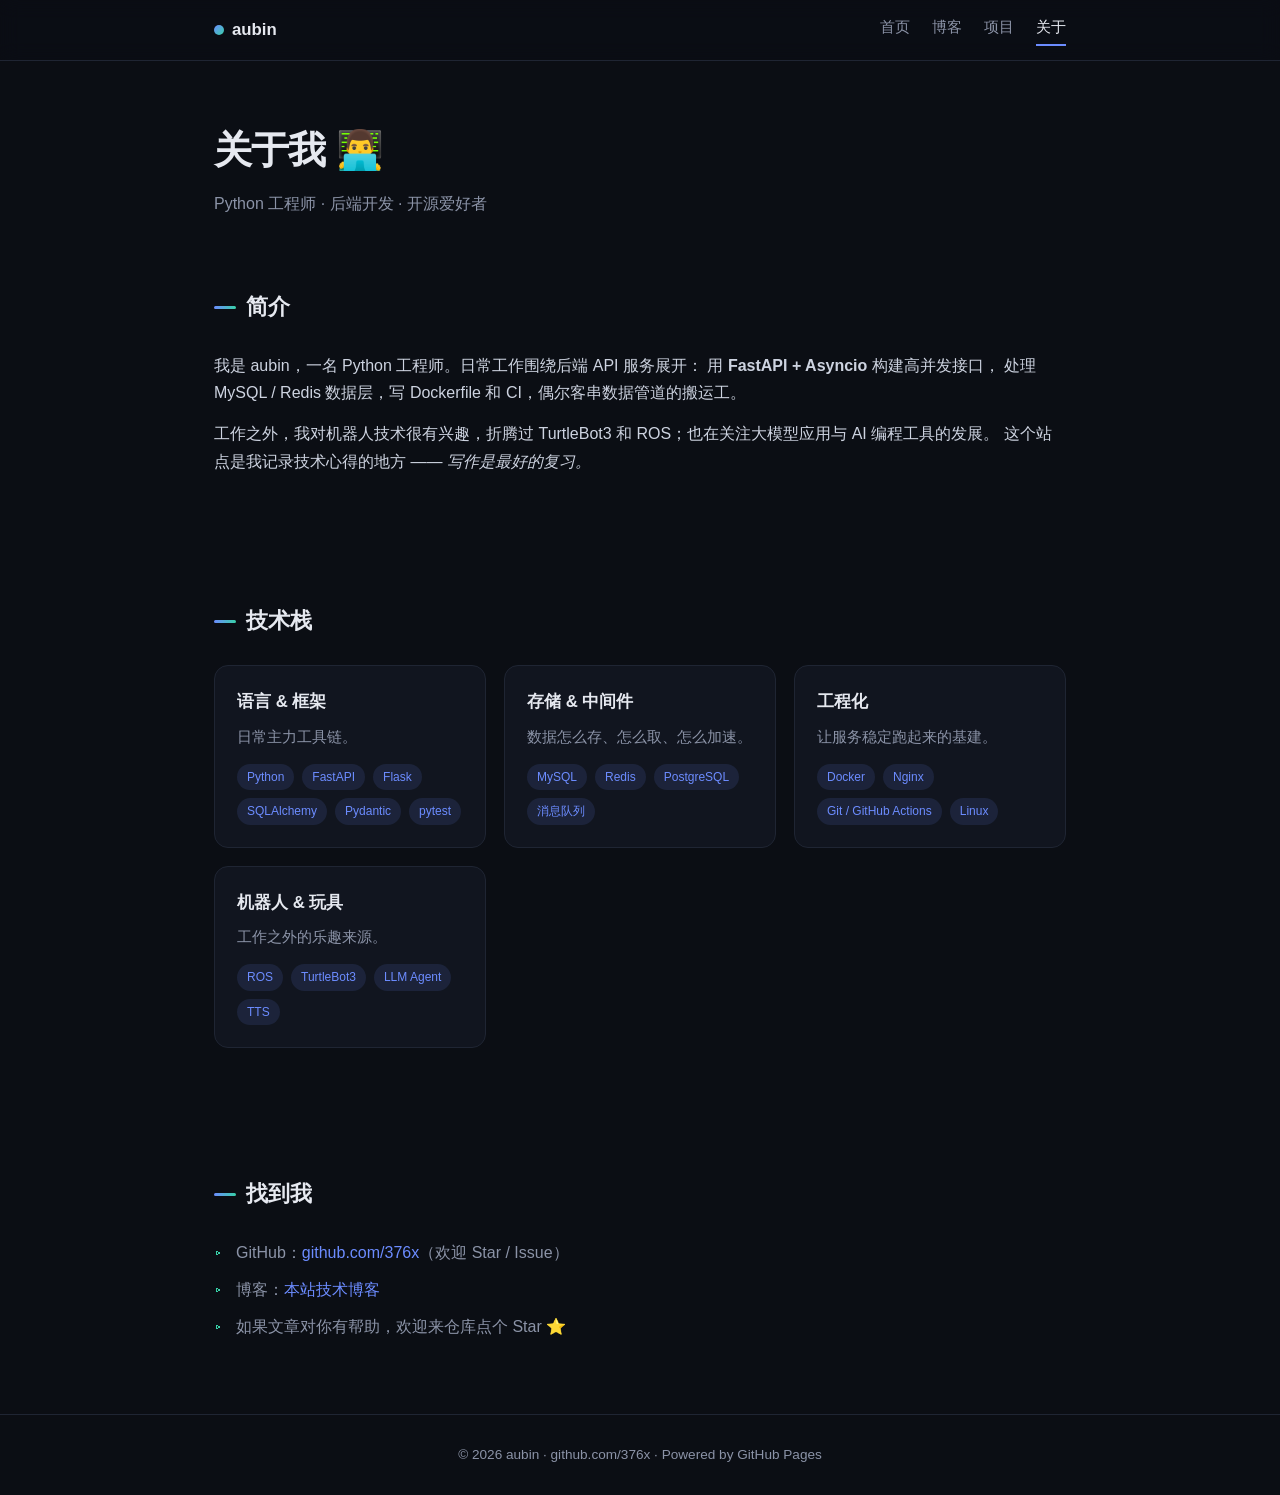
==== about.html @ 4dd4404e "feat: restructure site with navbar, add about page and 4 FastAPI blog posts" ====
<!DOCTYPE html>
<html lang="zh-CN">
<head>
  <meta charset="UTF-8" />
  <meta name="viewport" content="width=device-width, initial-scale=1.0" />
  <title>关于我 · aubin</title>
  <meta name="description" content="关于 aubin：Python 工程师，FastAPI / 异步编程 / 机器人技术爱好者。" />
  <link rel="stylesheet" href="assets/style.css" />
</head>
<body>
  <!-- Navbar -->
  <nav>
    <div class="nav-inner">
      <a class="nav-logo" href="index.html"><span class="dot"></span>aubin</a>
      <div class="nav-links">
        <a href="index.html">首页</a>
        <a href="blog.html">博客</a>
        <a href="index.html#projects">项目</a>
        <a href="about.html" class="active">关于</a>
      </div>
    </div>
  </nav>

  <main class="container">
    <header class="page-head">
      <h1>关于我 👨‍💻</h1>
      <p>Python 工程师 · 后端开发 · 开源爱好者</p>
    </header>

    <section id="intro">
      <h2 class="sec">简介</h2>
      <p style="color:#cdd3e0; margin-bottom:14px;">
        我是 aubin，一名 Python 工程师。日常工作围绕后端 API 服务展开：
        用 <strong>FastAPI + Asyncio</strong> 构建高并发接口，
        处理 MySQL / Redis 数据层，写 Dockerfile 和 CI，偶尔客串数据管道的搬运工。
      </p>
      <p style="color:#cdd3e0;">
        工作之外，我对机器人技术很有兴趣，折腾过
        TurtleBot3 和 ROS；也在关注大模型应用与 AI 编程工具的发展。
        这个站点是我记录技术心得的地方 —— <em>写作是最好的复习。</em>
      </p>
    </section>

    <section id="skills">
      <h2 class="sec">技术栈</h2>
      <div class="cards">
        <article class="card">
          <h3>语言 &amp; 框架</h3>
          <p class="desc">日常主力工具链。</p>
          <div class="tags">
            <span class="tag">Python</span><span class="tag">FastAPI</span>
            <span class="tag">Flask</span><span class="tag">SQLAlchemy</span>
            <span class="tag">Pydantic</span><span class="tag">pytest</span>
          </div>
        </article>
        <article class="card">
          <h3>存储 &amp; 中间件</h3>
          <p class="desc">数据怎么存、怎么取、怎么加速。</p>
          <div class="tags">
            <span class="tag">MySQL</span><span class="tag">Redis</span>
            <span class="tag">PostgreSQL</span><span class="tag">消息队列</span>
          </div>
        </article>
        <article class="card">
          <h3>工程化</h3>
          <p class="desc">让服务稳定跑起来的基建。</p>
          <div class="tags">
            <span class="tag">Docker</span><span class="tag">Nginx</span>
            <span class="tag">Git / GitHub Actions</span><span class="tag">Linux</span>
          </div>
        </article>
        <article class="card">
          <h3>机器人 &amp; 玩具</h3>
          <p class="desc">工作之外的乐趣来源。</p>
          <div class="tags">
            <span class="tag">ROS</span><span class="tag">TurtleBot3</span>
            <span class="tag">LLM Agent</span><span class="tag">TTS</span>
          </div>
        </article>
      </div>
    </section>

    <section id="contact">
      <h2 class="sec">找到我</h2>
      <ul class="about-list">
        <li>GitHub：<a href="https://github.com/376x" target="_blank" rel="noopener">github.com/376x</a>（欢迎 Star / Issue）</li>
        <li>博客：<a href="blog.html">本站技术博客</a></li>
        <li>如果文章对你有帮助，欢迎来仓库点个 Star ⭐</li>
      </ul>
    </section>
  </main>

  <footer>
    <div class="container">
      © 2026 aubin ·
      <a href="https://github.com/376x" target="_blank" rel="noopener">github.com/376x</a> ·
      Powered by GitHub Pages
    </div>
  </footer>
</body>
</html>
---- assets/style.css ----
:root {
  --bg: #0b0e14;
  --bg-card: #11151f;
  --bg-code: #0d1117;
  --border: #1f2533;
  --text: #e6e9f0;
  --text-dim: #8b93a7;
  --accent: #6c8cff;
  --accent2: #38d0a8;
}

* { margin: 0; padding: 0; box-sizing: border-box; }
html { scroll-behavior: smooth; }
body {
  font-family: -apple-system, BlinkMacSystemFont, "Segoe UI", "PingFang SC",
    "Microsoft YaHei", sans-serif;
  background: var(--bg);
  color: var(--text);
  line-height: 1.7;
  min-height: 100vh;
}
a { color: var(--accent); text-decoration: none; transition: color .2s; }
a:hover { color: var(--accent2); }

.container { max-width: 900px; margin: 0 auto; padding: 0 24px; }

/* ---------- Navbar ---------- */
nav {
  position: sticky; top: 0; z-index: 100;
  background: rgba(11,14,20,.85);
  backdrop-filter: blur(10px);
  -webkit-backdrop-filter: blur(10px);
  border-bottom: 1px solid var(--border);
}
.nav-inner {
  max-width: 900px; margin: 0 auto; padding: 14px 24px;
  display: flex; align-items: center; justify-content: space-between;
}
.nav-logo {
  font-weight: 700; font-size: 1.05rem; color: var(--text);
  display: flex; align-items: center; gap: 8px;
}
.nav-logo:hover { color: var(--text); }
.nav-logo .dot {
  width: 10px; height: 10px; border-radius: 50%;
  background: linear-gradient(135deg, var(--accent), var(--accent2));
}
.nav-links { display: flex; gap: 22px; font-size: .95rem; }
.nav-links a { color: var(--text-dim); }
.nav-links a:hover, .nav-links a.active { color: var(--text); }
.nav-links a.active {
  padding-bottom: 4px; border-bottom: 2px solid var(--accent);
}

/* ---------- Hero ---------- */
.hero {
  display: flex; flex-direction: column; justify-content: center;
  min-height: 78vh; position: relative; overflow: hidden;
}
.hero::before {
  content: "";
  position: absolute; inset: 0;
  background:
    radial-gradient(600px circle at 20% 30%, rgba(108,140,255,.14), transparent 60%),
    radial-gradient(500px circle at 80% 70%, rgba(56,208,168,.10), transparent 60%);
  pointer-events: none;
}
.avatar {
  width: 84px; height: 84px; border-radius: 50%;
  border: 3px solid var(--accent);
  margin-bottom: 24px;
  font-size: 34px; font-weight: 700; line-height: 78px; text-align: center;
  color: var(--bg); background: linear-gradient(135deg, var(--accent), var(--accent2));
  letter-spacing: 2px;
}
.hero h1 { font-size: clamp(2rem, 5vw, 3rem); letter-spacing: -0.02em; }
.hero h1 span {
  background: linear-gradient(90deg, var(--accent), var(--accent2));
  -webkit-background-clip: text; background-clip: text;
  -webkit-text-fill-color: transparent;
}
.hero p.sub {
  margin-top: 12px; font-size: 1.08rem; color: var(--text-dim); max-width: 640px;
}
.chips { margin-top: 18px; display: flex; gap: 10px; flex-wrap: wrap; }
.chip {
  font-size: .82rem; padding: 5px 14px; border-radius: 999px;
  border: 1px solid var(--border); background: var(--bg-card); color: var(--text-dim);
}
.hero .actions { margin-top: 30px; display: flex; gap: 14px; flex-wrap: wrap; }
.btn {
  display: inline-block; padding: 10px 22px; border-radius: 10px;
  border: 1px solid var(--border); background: var(--bg-card);
  color: var(--text); font-weight: 500; transition: transform .15s, border-color .2s;
}
.btn:hover { transform: translateY(-2px); border-color: var(--accent); color: var(--text); }
.btn.primary {
  background: linear-gradient(90deg, var(--accent), #5570e0);
  border-color: transparent; color: #fff;
}
.scroll-hint {
  position: absolute; bottom: 24px; left: 50%; transform: translateX(-50%);
  color: var(--text-dim); font-size: .85rem; animation: bob 2s ease-in-out infinite;
}
@keyframes bob { 0%,100% { transform: translate(-50%, 0);} 50% { transform: translate(-50%, 8px);} }

/* ---------- Sections ---------- */
section { padding: 64px 0; }
.page-head { padding: 56px 0 8px; }
.page-head h1 { font-size: clamp(1.8rem, 4vw, 2.4rem); letter-spacing: -0.02em; }
.page-head p { color: var(--text-dim); margin-top: 8px; }

section h2.sec {
  font-size: 1.35rem; margin-bottom: 26px; display: flex; align-items: center; gap: 10px;
}
section h2.sec::before {
  content: ""; width: 22px; height: 3px; border-radius: 2px;
  background: linear-gradient(90deg, var(--accent), var(--accent2));
}

.cards { display: grid; grid-template-columns: repeat(auto-fit, minmax(240px, 1fr)); gap: 18px; }
.card {
  background: var(--bg-card); border: 1px solid var(--border);
  border-radius: 14px; padding: 22px;
  transition: transform .2s, border-color .2s;
  display: block; color: var(--text);
}
.card:hover { transform: translateY(-4px); border-color: rgba(108,140,255,.45); }
.card h3 { font-size: 1.05rem; margin-bottom: 8px; }
.card p.desc { color: var(--text-dim); font-size: .92rem; margin-bottom: 14px; }
.card .meta { color: var(--text-dim); font-size: .8rem; }

.tags { display: flex; gap: 8px; flex-wrap: wrap; }
.tag {
  font-size: .75rem; color: var(--accent); background: rgba(108,140,255,.12);
  padding: 3px 10px; border-radius: 999px;
}

ul.about-list { list-style: none; color: var(--text-dim); }
ul.about-list li { padding-left: 22px; position: relative; margin-bottom: 10px; }
ul.about-list li::before { content: "▹"; position: absolute; left: 0; color: var(--accent2); }

/* ---------- Blog list ---------- */
.post-item {
  display: block; background: var(--bg-card); border: 1px solid var(--border);
  border-radius: 14px; padding: 22px 24px; margin-bottom: 16px;
  color: var(--text); transition: transform .15s, border-color .2s;
}
.post-item:hover { transform: translateY(-3px); border-color: rgba(108,140,255,.45); }
.post-item h3 { font-size: 1.12rem; margin-bottom: 6px; }
.post-item p { color: var(--text-dim); font-size: .92rem; margin-bottom: 12px; }
.post-item .post-meta {
  display: flex; gap: 12px; align-items: center; flex-wrap: wrap;
  font-size: .8rem; color: var(--text-dim);
}
.post-item .date::before { content: "📅 "; opacity: .8; }

/* ---------- Article ---------- */
article.post { max-width: 820px; margin: 0 auto; padding: 48px 24px 24px; }
article.post .back { font-size: .88rem; color: var(--text-dim); display: inline-block; margin-bottom: 26px; }
article.post h1.title { font-size: clamp(1.6rem, 4vw, 2.2rem); letter-spacing: -0.02em; margin-bottom: 14px; line-height: 1.35; }
article.post .post-meta {
  display: flex; gap: 12px; align-items: center; flex-wrap: wrap;
  font-size: .84rem; color: var(--text-dim); margin-bottom: 36px;
  padding-bottom: 22px; border-bottom: 1px solid var(--border);
}
.prose h2 {
  font-size: 1.3rem; margin: 44px 0 16px;
  padding-left: 12px; border-left: 3px solid var(--accent);
}
.prose h3 { font-size: 1.06rem; margin: 30px 0 12px; }
.prose p { margin-bottom: 14px; color: #cdd3e0; }
.prose ul, .prose ol { margin: 0 0 14px 22px; color: #cdd3e0; }
.prose li { margin-bottom: 6px; }
.prose strong { color: var(--text); }

code {
  font-family: "JetBrains Mono", Consolas, "Courier New", monospace;
}
p code, li code, td code {
  background: rgba(108,140,255,.13); color: #a9bcff;
  padding: 2px 7px; border-radius: 6px; font-size: .86em;
}
pre {
  background: var(--bg-code); border: 1px solid var(--border);
  border-radius: 12px; padding: 18px 20px; overflow-x: auto;
  margin: 18px 0 24px; font-size: .88rem; line-height: 1.65;
}
pre code { background: transparent; padding: 0; color: #d5dbe7; }

blockquote {
  border-left: 3px solid var(--accent2); background: rgba(56,208,168,.07);
  padding: 12px 18px; border-radius: 0 10px 10px 0;
  color: var(--text-dim); font-size: .93rem; margin: 18px 0;
}
blockquote p { margin: 0; }

.prose table { border-collapse: collapse; width: 100%; margin: 16px 0 24px; font-size: .9rem; }
.prose th, .prose td { border: 1px solid var(--border); padding: 8px 14px; text-align: left; }
.prose th { background: var(--bg-card); color: var(--text); }
.prose td { color: #cdd3e0; }

.end-mark {
  margin-top: 48px; text-align: center; color: var(--text-dim); font-size: .85rem;
}
.next-posts { max-width: 820px; margin: 0 auto; padding: 24px 24px 56px; }
.next-posts h3 { font-size: 1.05rem; margin-bottom: 14px; color: var(--text-dim); }

/* ---------- Footer ---------- */
footer {
  border-top: 1px solid var(--border);
  padding: 28px 0; text-align: center; color: var(--text-dim); font-size: .85rem;
}
footer a { color: var(--text-dim); }
footer a:hover { color: var(--accent); }

@media (max-width: 640px) {
  .hero { min-height: 66vh; }
  .nav-links { gap: 14px; font-size: .88rem; }
  pre { font-size: .8rem; padding: 14px; }
}
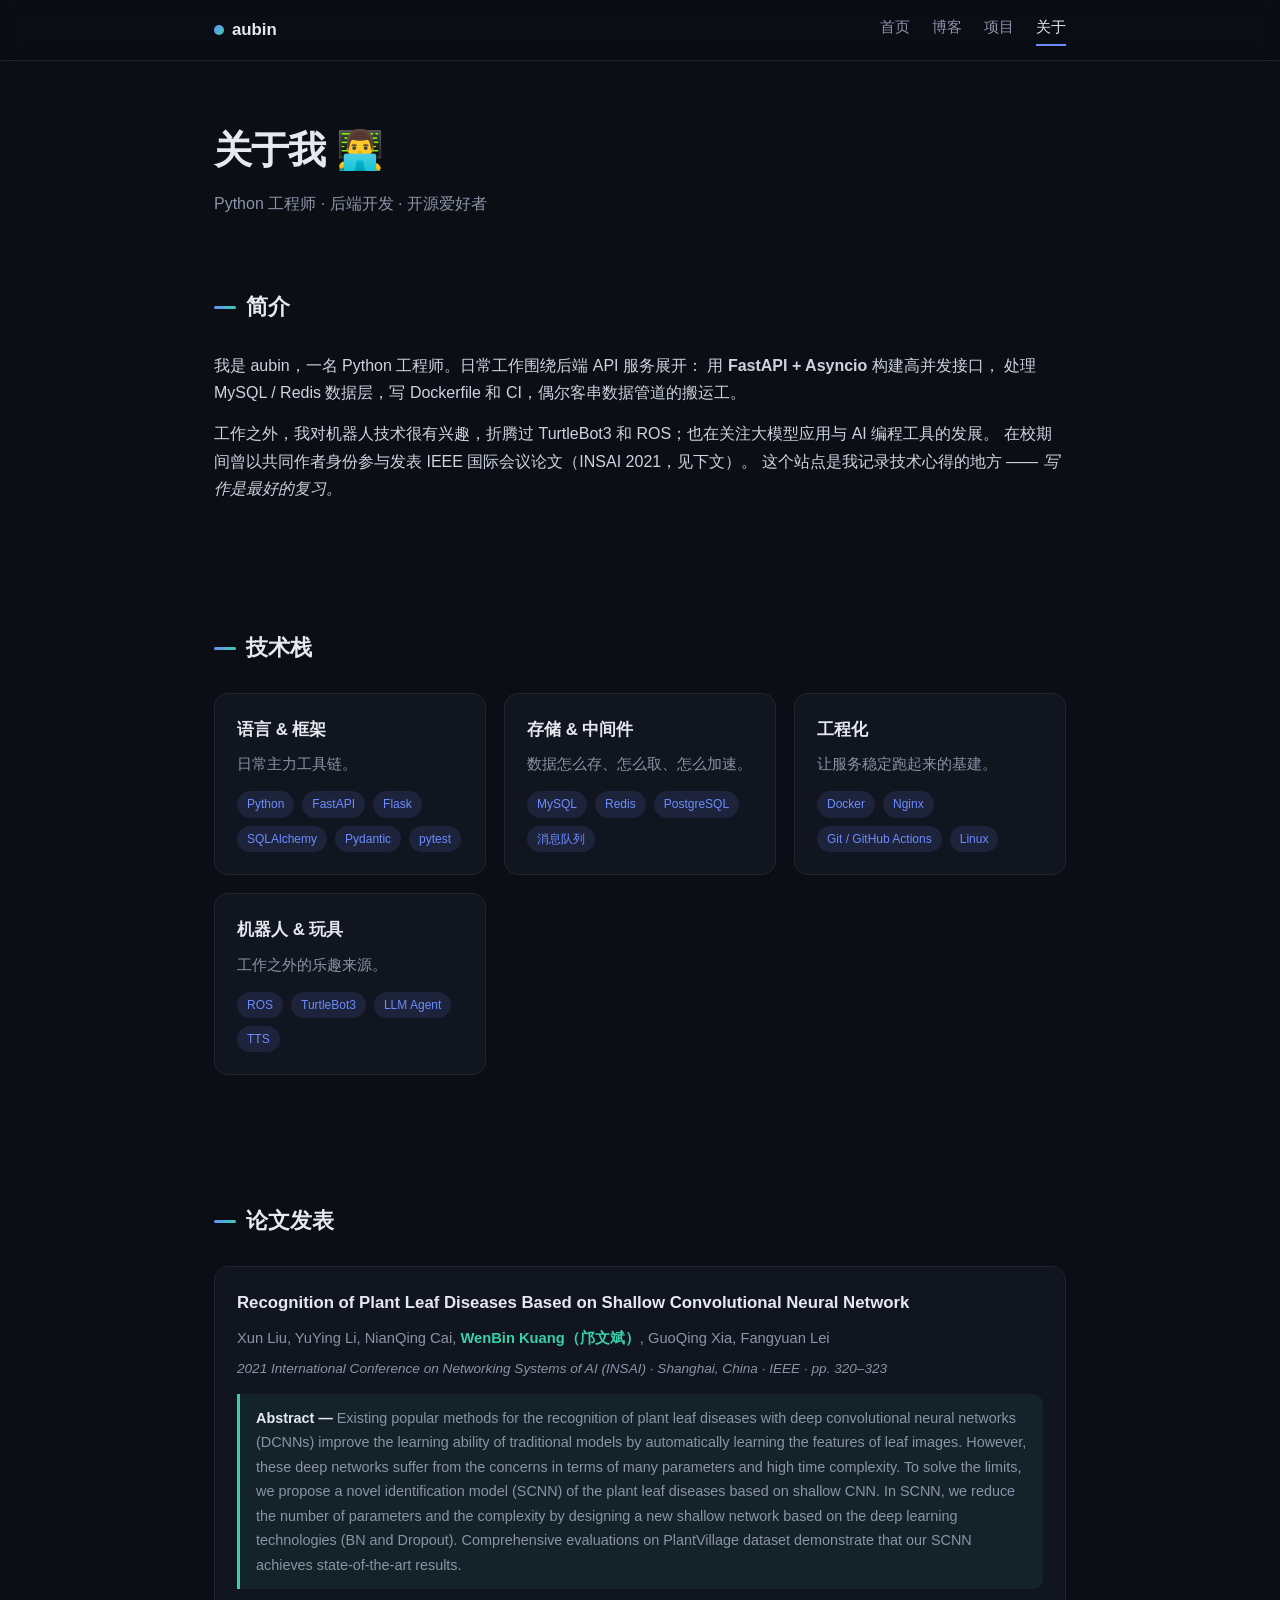
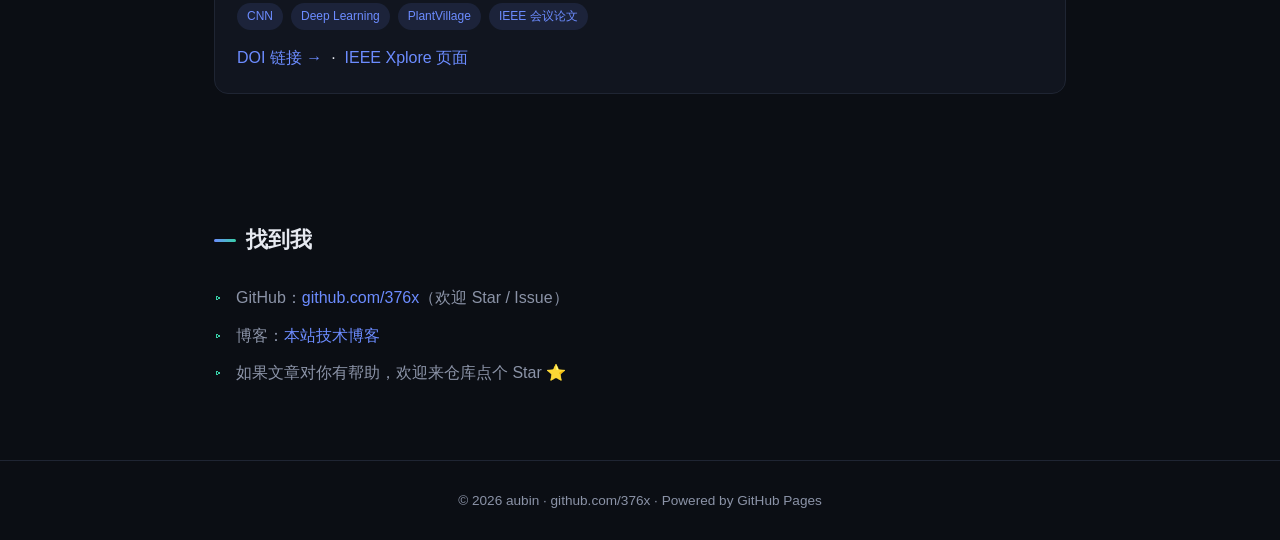
==== commit 10be3050: "feat: add IEEE INSAI 2021 paper section with DOI link and abstract" ====
--- a/about.html
+++ b/about.html
@@ -37,6 +37,7 @@
       <p style="color:#cdd3e0;">
         工作之外，我对机器人技术很有兴趣，折腾过
         TurtleBot3 和 ROS；也在关注大模型应用与 AI 编程工具的发展。
+        在校期间曾以共同作者身份参与发表 IEEE 国际会议论文（INSAI 2021，见下文）。
         这个站点是我记录技术心得的地方 —— <em>写作是最好的复习。</em>
       </p>
     </section>
@@ -80,6 +81,26 @@
       </div>
     </section>
 
+    <section id="publications">
+      <h2 class="sec">论文发表</h2>
+      <article class="card pub">
+        <h3>Recognition of Plant Leaf Diseases Based on Shallow Convolutional Neural Network</h3>
+        <p class="pub-authors">Xun Liu, YuYing Li, NianQing Cai, <strong>WenBin Kuang（邝文斌）</strong>, GuoQing Xia, Fangyuan Lei</p>
+        <p class="pub-venue">2021 International Conference on Networking Systems of AI (INSAI) · Shanghai, China · IEEE · pp. 320–323</p>
+        <div class="abstract">
+          <strong>Abstract — </strong>Existing popular methods for the recognition of plant leaf diseases with deep convolutional neural networks (DCNNs) improve the learning ability of traditional models by automatically learning the features of leaf images. However, these deep networks suffer from the concerns in terms of many parameters and high time complexity. To solve the limits, we propose a novel identification model (SCNN) of the plant leaf diseases based on shallow CNN. In SCNN, we reduce the number of parameters and the complexity by designing a new shallow network based on the deep learning technologies (BN and Dropout). Comprehensive evaluations on PlantVillage dataset demonstrate that our SCNN achieves state-of-the-art results.
+        </div>
+        <div class="tags">
+          <span class="tag">CNN</span><span class="tag">Deep Learning</span><span class="tag">PlantVillage</span><span class="tag">IEEE 会议论文</span>
+        </div>
+        <p style="margin-top:14px">
+          <a href="https://doi.org/10.1109/INSAI54028.2021.00067" target="_blank" rel="noopener">DOI 链接 →</a>
+          &nbsp;·&nbsp;
+          <a href="https://ieeexplore.ieee.org/document/9757958/" target="_blank" rel="noopener">IEEE Xplore 页面</a>
+        </p>
+      </article>
+    </section>
+
     <section id="contact">
       <h2 class="sec">找到我</h2>
       <ul class="about-list">
--- a/assets/style.css
+++ b/assets/style.css
@@ -136,6 +136,18 @@
   padding: 3px 10px; border-radius: 999px;
 }
 
+/* ---------- Publications ---------- */
+.pub .pub-authors { color: var(--text-dim); font-size: .92rem; margin-bottom: 6px; }
+.pub .pub-authors strong { color: var(--accent2); font-weight: 600; }
+.pub .pub-venue { color: var(--text-dim); font-size: .85rem; font-style: italic; margin-bottom: 14px; }
+.pub .abstract {
+  border-left: 3px solid var(--accent2);
+  background: rgba(56,208,168,.07);
+  padding: 12px 16px; border-radius: 0 10px 10px 0;
+  color: var(--text-dim); font-size: .9rem; margin: 14px 0;
+}
+.pub .abstract strong { color: var(--text); }
+
 ul.about-list { list-style: none; color: var(--text-dim); }
 ul.about-list li { padding-left: 22px; position: relative; margin-bottom: 10px; }
 ul.about-list li::before { content: "▹"; position: absolute; left: 0; color: var(--accent2); }
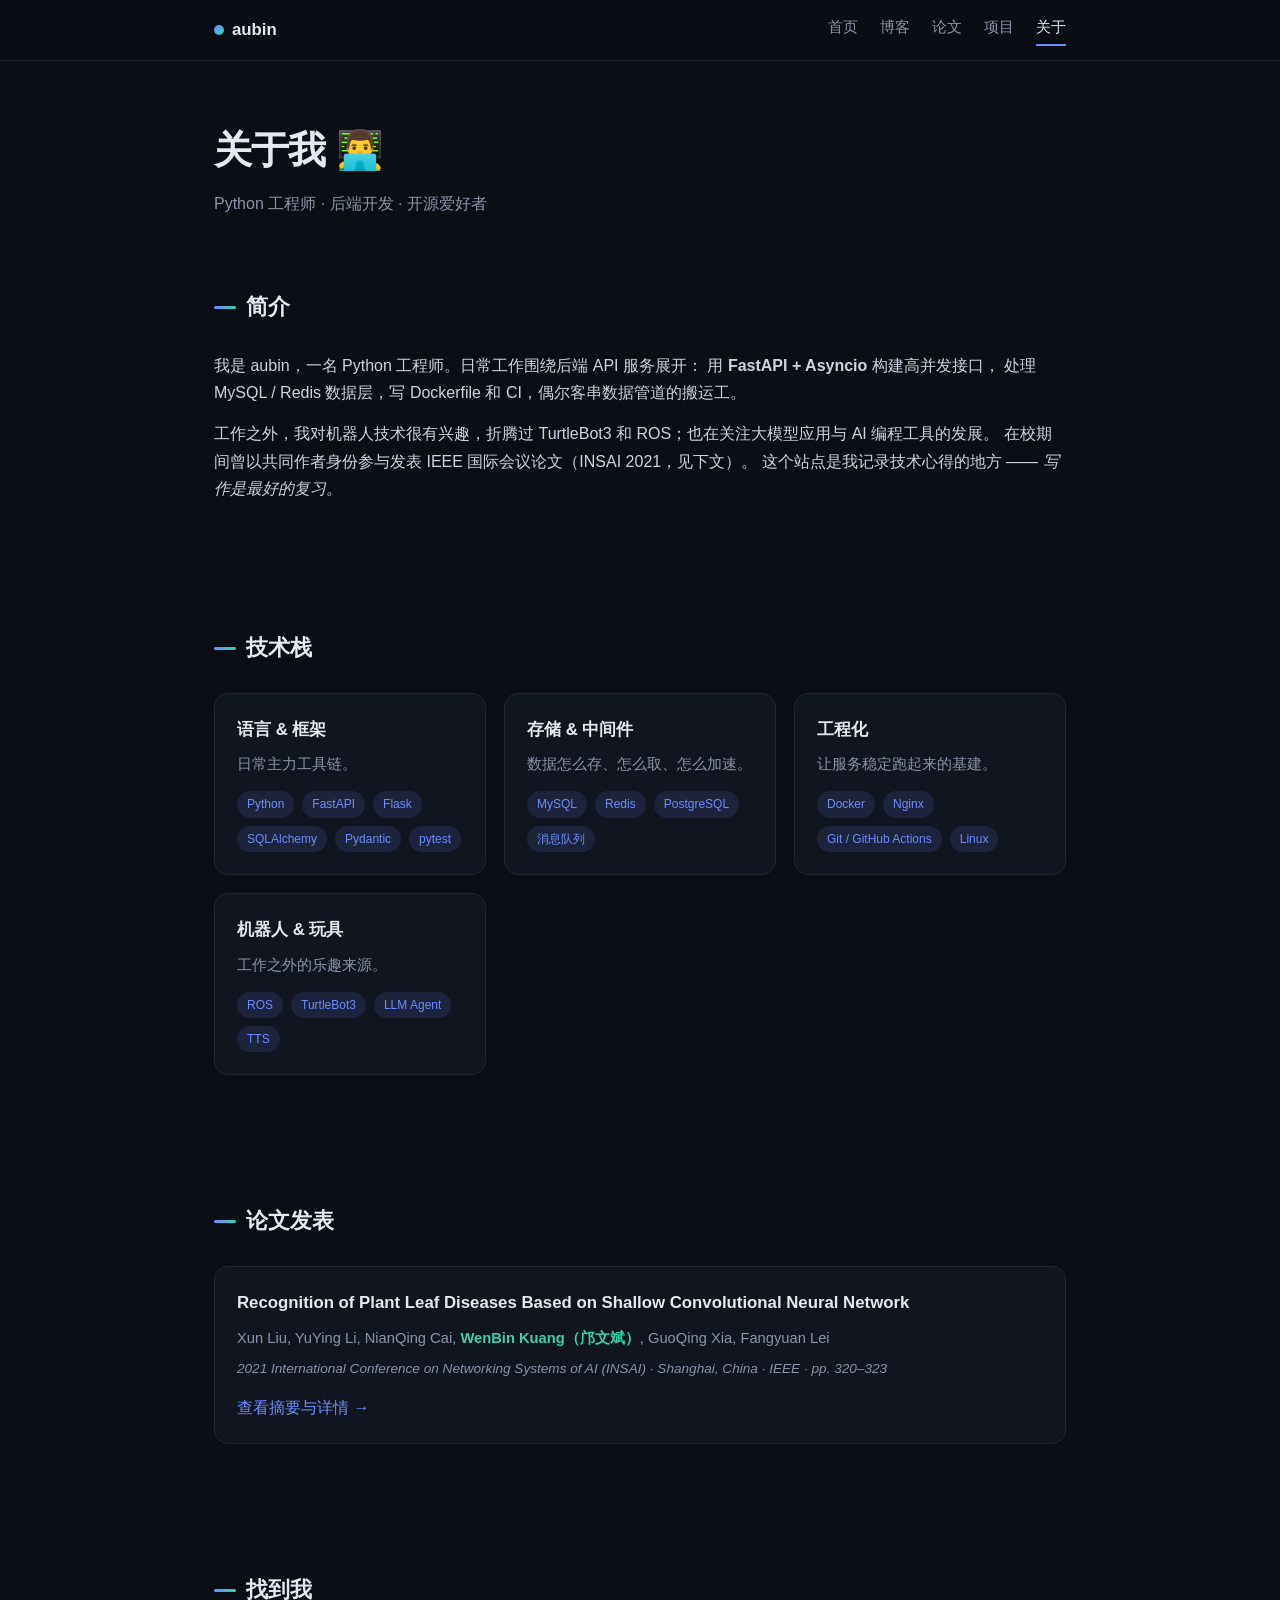
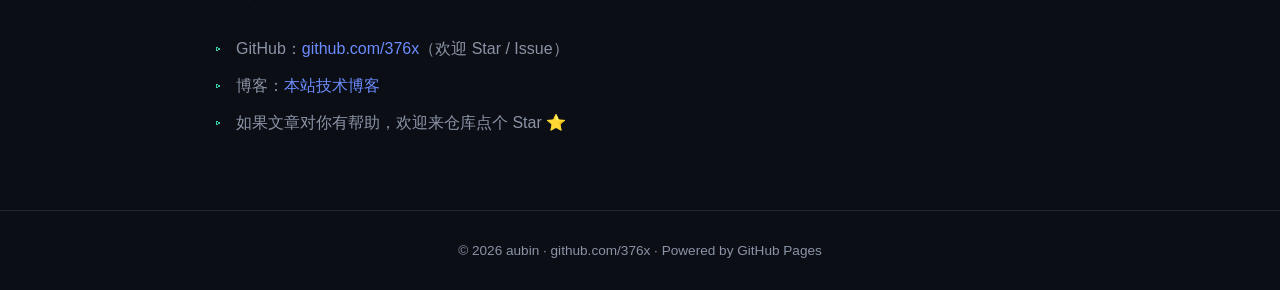
==== commit 7b237d26: "feat: dedicated papers page and unified navbar with publications link on all pages" ====
--- a/about.html
+++ b/about.html
@@ -15,6 +15,7 @@
       <div class="nav-links">
         <a href="index.html">首页</a>
         <a href="blog.html">博客</a>
+        <a href="papers.html">论文</a>
         <a href="index.html#projects">项目</a>
         <a href="about.html" class="active">关于</a>
       </div>
@@ -87,17 +88,7 @@
         <h3>Recognition of Plant Leaf Diseases Based on Shallow Convolutional Neural Network</h3>
         <p class="pub-authors">Xun Liu, YuYing Li, NianQing Cai, <strong>WenBin Kuang（邝文斌）</strong>, GuoQing Xia, Fangyuan Lei</p>
         <p class="pub-venue">2021 International Conference on Networking Systems of AI (INSAI) · Shanghai, China · IEEE · pp. 320–323</p>
-        <div class="abstract">
-          <strong>Abstract — </strong>Existing popular methods for the recognition of plant leaf diseases with deep convolutional neural networks (DCNNs) improve the learning ability of traditional models by automatically learning the features of leaf images. However, these deep networks suffer from the concerns in terms of many parameters and high time complexity. To solve the limits, we propose a novel identification model (SCNN) of the plant leaf diseases based on shallow CNN. In SCNN, we reduce the number of parameters and the complexity by designing a new shallow network based on the deep learning technologies (BN and Dropout). Comprehensive evaluations on PlantVillage dataset demonstrate that our SCNN achieves state-of-the-art results.
-        </div>
-        <div class="tags">
-          <span class="tag">CNN</span><span class="tag">Deep Learning</span><span class="tag">PlantVillage</span><span class="tag">IEEE 会议论文</span>
-        </div>
-        <p style="margin-top:14px">
-          <a href="https://doi.org/10.1109/INSAI54028.2021.00067" target="_blank" rel="noopener">DOI 链接 →</a>
-          &nbsp;·&nbsp;
-          <a href="https://ieeexplore.ieee.org/document/9757958/" target="_blank" rel="noopener">IEEE Xplore 页面</a>
-        </p>
+        <p style="margin-top:14px"><a href="papers.html">查看摘要与详情 →</a></p>
       </article>
     </section>
 
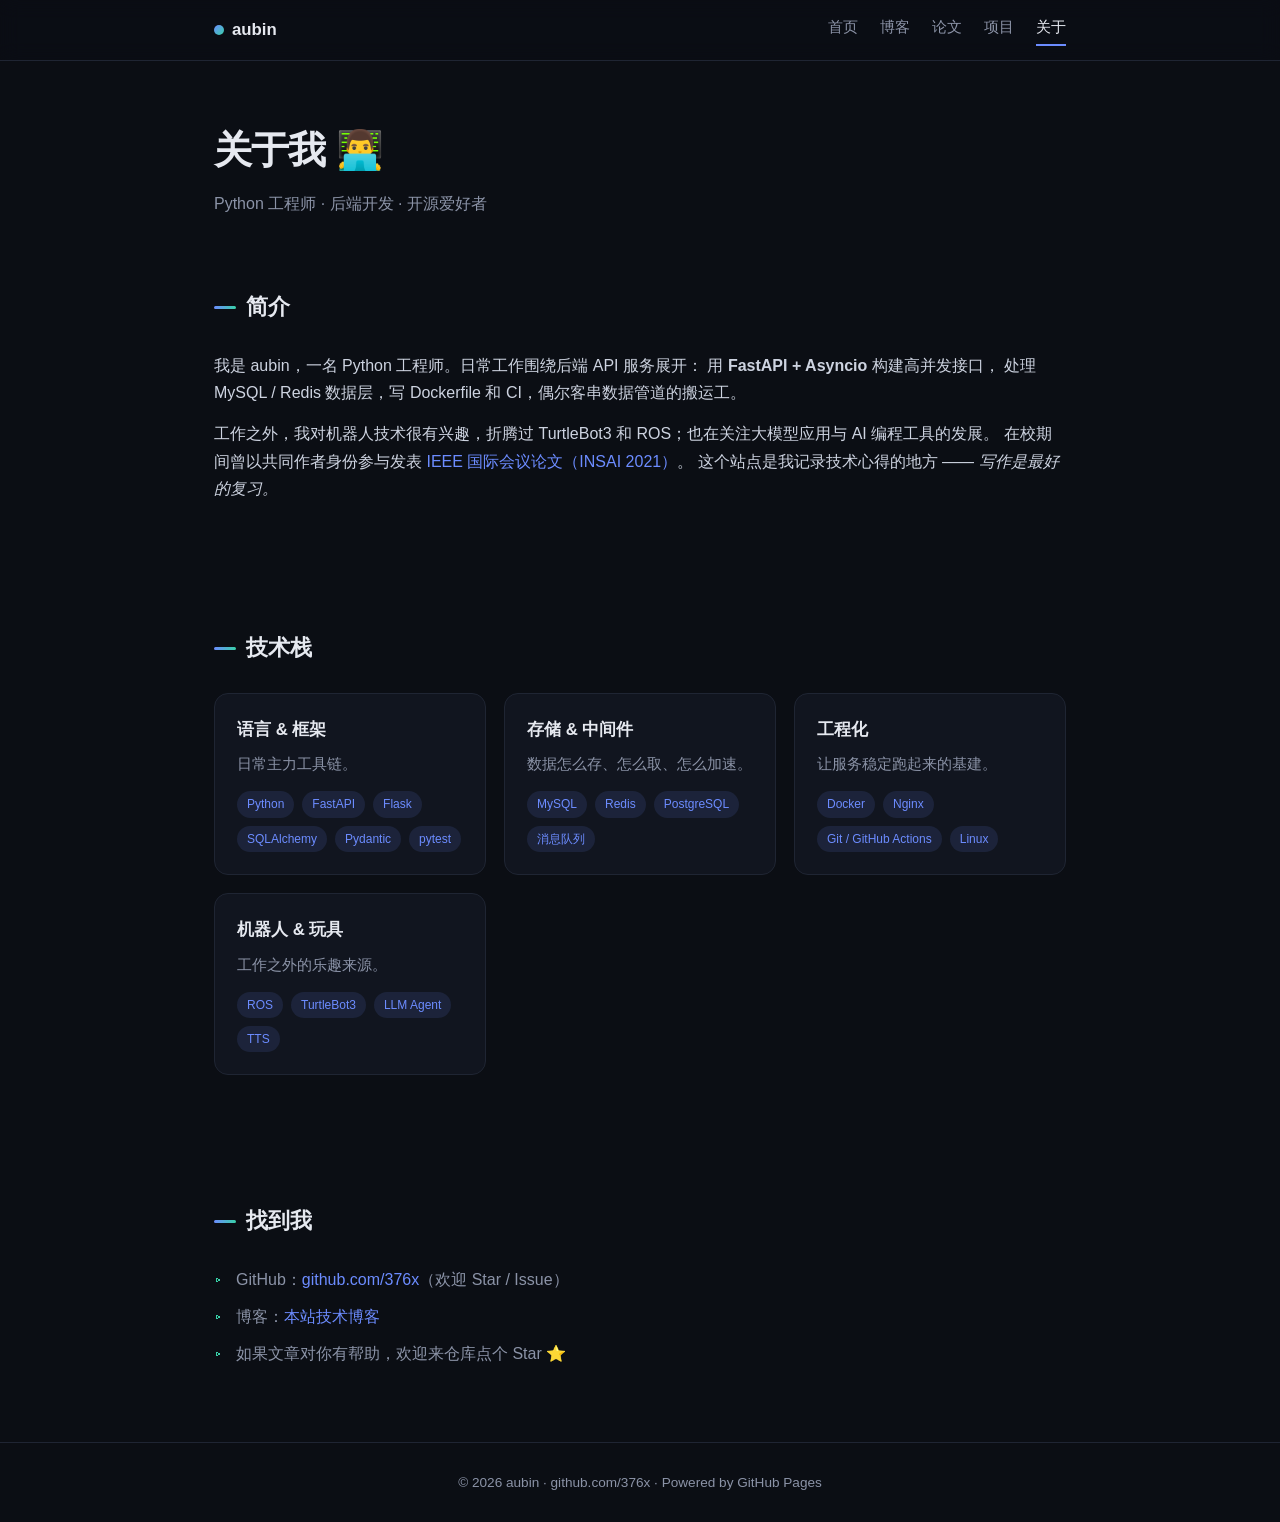
==== commit 19a79e70: "refactor: keep publications exclusively on dedicated papers page" ====
--- a/about.html
+++ b/about.html
@@ -38,7 +38,8 @@
       <p style="color:#cdd3e0;">
         工作之外，我对机器人技术很有兴趣，折腾过
         TurtleBot3 和 ROS；也在关注大模型应用与 AI 编程工具的发展。
-        在校期间曾以共同作者身份参与发表 IEEE 国际会议论文（INSAI 2021，见下文）。
+        在校期间曾以共同作者身份参与发表
+        <a href="papers.html">IEEE 国际会议论文（INSAI 2021）</a>。
         这个站点是我记录技术心得的地方 —— <em>写作是最好的复习。</em>
       </p>
     </section>
@@ -82,16 +83,6 @@
       </div>
     </section>
 
-    <section id="publications">
-      <h2 class="sec">论文发表</h2>
-      <article class="card pub">
-        <h3>Recognition of Plant Leaf Diseases Based on Shallow Convolutional Neural Network</h3>
-        <p class="pub-authors">Xun Liu, YuYing Li, NianQing Cai, <strong>WenBin Kuang（邝文斌）</strong>, GuoQing Xia, Fangyuan Lei</p>
-        <p class="pub-venue">2021 International Conference on Networking Systems of AI (INSAI) · Shanghai, China · IEEE · pp. 320–323</p>
-        <p style="margin-top:14px"><a href="papers.html">查看摘要与详情 →</a></p>
-      </article>
-    </section>
-
     <section id="contact">
       <h2 class="sec">找到我</h2>
       <ul class="about-list">
